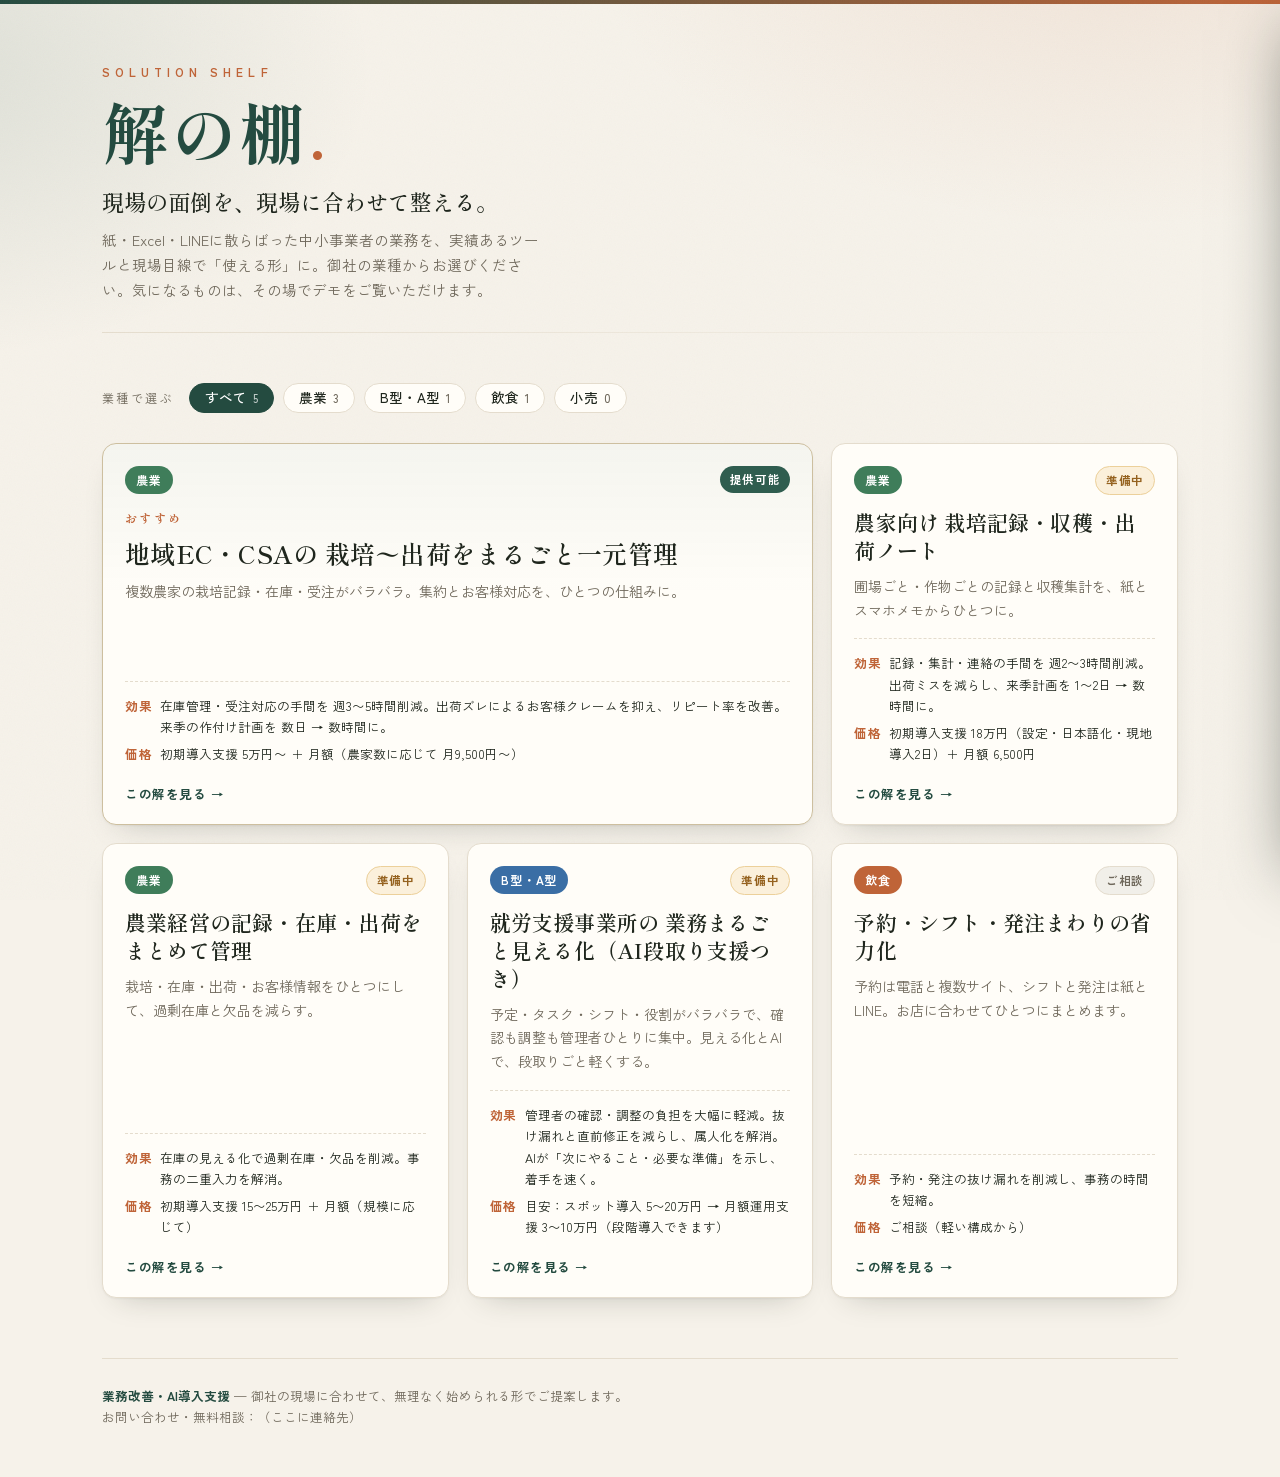
==== index.html @ 23f68f77 "feat: 解の棚 — 業務改善パッケージ・カタログ（初版）" ====
<!doctype html>
<html lang="ja">
<head>
<meta charset="utf-8" />
<meta name="viewport" content="width=device-width, initial-scale=1" />
<title>解の棚 — Solution Shelf</title>
<meta name="description" content="現場の面倒に、選んで効く道具を。中小事業者向けの業務改善パッケージ・カタログ。" />
<meta name="robots" content="noindex,nofollow" /><!-- 限定公開: URLを知る人だけ。検索インデックスはしない -->
<meta name="theme-color" content="#244b40" />
<link rel="preconnect" href="https://fonts.googleapis.com" />
<link rel="preconnect" href="https://fonts.gstatic.com" crossorigin />
<link href="https://fonts.googleapis.com/css2?family=Shippori+Mincho:wght@500;600;700&family=Zen+Kaku+Gothic+New:wght@400;500;700&display=swap" rel="stylesheet" />
<style>
  :root {
    --paper: #f6f2ea;
    --paper-2: #efe9dd;
    --surface: #fffdf8;
    --ink: #1f261d;
    --muted: #6f685b;
    --line: #e4dccd;
    --forest: #2f5d4f;
    --forest-deep: #244b40;
    --clay: #bf6438;
    --clay-soft: #d98a5c;
    /* segment hues */
    --seg-農業: #3f7d5a;
    --seg-Btype: #3a6ea5;
    --seg-飲食: #bf6438;
    --seg-小売: #876aae;
    --radius: 14px;
    --shadow: 0 1px 2px rgba(31,38,29,.05), 0 14px 30px -18px rgba(31,38,29,.28);
    --shadow-lift: 0 2px 6px rgba(31,38,29,.07), 0 26px 50px -22px rgba(31,38,29,.36);
    --display: "Shippori Mincho", "Hiragino Mincho ProN", serif;
    --body: "Zen Kaku Gothic New", system-ui, "Hiragino Kaku Gothic ProN", "Noto Sans JP", sans-serif;
  }

  * { box-sizing: border-box; }
  html { -webkit-text-size-adjust: 100%; }
  body {
    margin: 0;
    border-top: 4px solid var(--forest);
    border-image: linear-gradient(90deg, var(--forest-deep), var(--clay)) 1;
    font-family: var(--body);
    color: var(--ink);
    background-color: var(--paper);
    background-image:
      radial-gradient(900px 500px at 88% -8%, rgba(191,100,56,.10), transparent 60%),
      radial-gradient(820px 520px at -6% 8%, rgba(47,93,79,.12), transparent 55%);
    background-attachment: fixed;
    line-height: 1.7;
    -webkit-font-smoothing: antialiased;
  }
  /* faint grain */
  body::before {
    content: ""; position: fixed; inset: 0; pointer-events: none; z-index: 0; opacity: .035;
    background-image: url("data:image/svg+xml,%3Csvg xmlns='http://www.w3.org/2000/svg' width='120' height='120'%3E%3Cfilter id='n'%3E%3CfeTurbulence type='fractalNoise' baseFrequency='.85' numOctaves='2'/%3E%3C/filter%3E%3Crect width='100%25' height='100%25' filter='url(%23n)'/%3E%3C/svg%3E");
  }
  .wrap { position: relative; z-index: 1; max-width: 1120px; margin: 0 auto; padding: 0 22px; }

  /* ---------- header ---------- */
  header.top { padding: 58px 0 26px; }
  .kicker {
    font-size: 12px; letter-spacing: .42em; text-transform: uppercase;
    color: var(--clay); font-weight: 700; margin: 0 0 14px;
  }
  h1.brand {
    font-family: var(--display); font-weight: 700; letter-spacing: .04em;
    font-size: clamp(38px, 7vw, 66px); line-height: 1.04; margin: 0;
    color: var(--forest-deep);
  }
  .brand .dot { color: var(--clay); }
  .tagline {
    font-family: var(--display); font-size: clamp(17px, 2.4vw, 22px);
    color: var(--ink); margin: 18px 0 8px; font-weight: 500;
  }
  .sub { color: var(--muted); max-width: 56ch; margin: 0; font-size: 14.5px; }
  .rule { height: 1px; background: linear-gradient(90deg, var(--line), transparent); margin: 30px 0 0; }

  /* ---------- filter ---------- */
  .filters { display: flex; flex-wrap: wrap; gap: 9px; align-items: center; padding: 24px 0 30px; }
  .filters .lbl { font-size: 12px; letter-spacing: .2em; color: var(--muted); margin-right: 6px; }
  .chip {
    font-family: var(--body); font-size: 13.5px; font-weight: 500; cursor: pointer;
    border: 1px solid var(--line); background: var(--surface); color: var(--ink);
    padding: 7px 15px; border-radius: 999px; transition: all .18s ease; line-height: 1;
  }
  .chip:hover { border-color: var(--forest); color: var(--forest-deep); }
  .chip .n { color: var(--muted); font-size: 11.5px; margin-left: 6px; }
  .chip[aria-pressed="true"] {
    background: var(--forest-deep); border-color: var(--forest-deep); color: #fff;
  }
  .chip[aria-pressed="true"] .n { color: rgba(255,255,255,.7); }

  /* ---------- grid ---------- */
  .grid {
    display: grid; grid-template-columns: repeat(auto-fill, minmax(300px, 1fr));
    gap: 18px; padding-bottom: 60px;
  }
  .card {
    position: relative; background: var(--surface); border: 1px solid var(--line);
    border-radius: var(--radius); padding: 22px 22px 20px; cursor: pointer;
    box-shadow: var(--shadow); transition: transform .2s ease, box-shadow .2s ease, border-color .2s ease;
    display: flex; flex-direction: column; min-height: 232px;
    opacity: 0; transform: translateY(14px); animation: rise .5s forwards;
  }
  @keyframes rise { to { opacity: 1; transform: none; } }
  .card:hover { transform: translateY(-4px); box-shadow: var(--shadow-lift); border-color: #d8cdb8; }
  .card.lead { grid-column: span 2; min-height: 248px; border-color: #cdbf9f;
    background:
      linear-gradient(180deg, rgba(47,93,79,.05), transparent 40%), var(--surface); }
  @media (max-width: 720px) { .card.lead { grid-column: span 1; } }

  .card-top { display: flex; justify-content: space-between; align-items: flex-start; gap: 10px; margin-bottom: 14px; }
  .seg {
    font-size: 12px; font-weight: 700; letter-spacing: .08em; padding: 4px 11px;
    border-radius: 999px; color: #fff; white-space: nowrap;
  }
  .badge {
    font-size: 11.5px; font-weight: 700; letter-spacing: .06em; padding: 4px 10px;
    border-radius: 999px; white-space: nowrap;
  }
  .b-ready   { background: var(--forest); color: #fff; }
  .b-prep    { background: #fbf0db; color: #95621f; border: 1px solid #ecd09a; }
  .b-design  { background: #eef1f6; color: #3a567e; border: 1px solid #cdd8e8; }
  .b-consult { background: #f1efe9; color: var(--muted); border: 1px solid var(--line); }

  .lead-ribbon {
    display: inline-block; font-family: var(--display); font-size: 12px; letter-spacing: .2em;
    color: var(--clay); font-weight: 700; margin-bottom: 8px;
  }
  .card h3 {
    font-family: var(--display); font-weight: 600; font-size: 21px; line-height: 1.32;
    margin: 0 0 10px; color: var(--ink); letter-spacing: .01em;
  }
  .card.lead h3 { font-size: 25px; }
  .one { color: var(--muted); font-size: 14px; margin: 0 0 16px; flex: 1; }
  .card-foot { display: flex; flex-direction: column; gap: 6px; border-top: 1px dashed var(--line); padding-top: 13px; }
  .meta-row { display: flex; gap: 8px; font-size: 12.5px; }
  .meta-row .k { color: var(--clay); font-weight: 700; flex: 0 0 auto; letter-spacing: .04em; }
  .meta-row .v { color: var(--ink); }
  .more { margin-top: 12px; font-size: 12.5px; color: var(--forest-deep); font-weight: 700; letter-spacing: .04em; }
  .more::after { content: " →"; }

  .empty { grid-column: 1 / -1; text-align: center; color: var(--muted); padding: 50px 0; font-size: 14px; }

  /* ---------- drawer ---------- */
  .backdrop {
    position: fixed; inset: 0; background: rgba(31,38,29,.42); backdrop-filter: blur(2px);
    opacity: 0; pointer-events: none; transition: opacity .25s ease; z-index: 40;
  }
  .backdrop.open { opacity: 1; pointer-events: auto; }
  .drawer {
    position: fixed; top: 0; right: 0; height: 100%; width: min(560px, 94vw);
    background: var(--paper); border-left: 1px solid var(--line); z-index: 41;
    transform: translateX(102%); transition: transform .32s cubic-bezier(.22,.61,.36,1);
    overflow-y: auto; box-shadow: -30px 0 60px -30px rgba(31,38,29,.5);
  }
  .drawer.open { transform: none; }
  .d-inner { padding: 30px 34px 60px; }
  .d-close {
    position: sticky; top: 0; float: right; margin: -6px -8px 0 0;
    background: var(--surface); border: 1px solid var(--line); border-radius: 999px;
    width: 38px; height: 38px; cursor: pointer; font-size: 18px; color: var(--muted); line-height: 1;
  }
  .d-close:hover { color: var(--ink); border-color: var(--forest); }
  .d-top { display: flex; gap: 8px; margin-bottom: 18px; flex-wrap: wrap; }
  .drawer h2 {
    font-family: var(--display); font-weight: 700; font-size: 27px; line-height: 1.3;
    margin: 4px 0 6px; color: var(--forest-deep);
  }
  .d-one { color: var(--muted); font-size: 14.5px; margin: 0 0 24px; }
  .field { margin-bottom: 18px; }
  .field .label {
    font-size: 11.5px; letter-spacing: .16em; text-transform: uppercase; color: var(--clay);
    font-weight: 700; margin-bottom: 5px;
  }
  .field .val { font-size: 14.5px; color: var(--ink); }
  .field.value-hl .val {
    background: linear-gradient(180deg, transparent 62%, rgba(63,125,90,.22) 0);
    display: inline; font-weight: 500;
  }
  .price-box {
    background: var(--surface); border: 1px solid var(--line); border-radius: 12px;
    padding: 15px 17px; margin: 22px 0;
  }
  .price-box .label { color: var(--forest-deep); }
  .price-box .val { font-size: 16px; font-weight: 700; }
  .sales { background: #fbf7ef; border: 1px solid #ece2cd; border-radius: 12px; padding: 16px 18px; margin: 22px 0; }
  .sales .label { color: var(--clay); }
  .sales ul { margin: 8px 0 0; padding-left: 18px; }
  .sales li { font-size: 14px; margin-bottom: 6px; }
  .why { font-style: normal; font-family: var(--display); font-size: 15px; color: var(--ink);
    border-left: 3px solid var(--forest); padding: 4px 0 4px 15px; margin: 22px 0; }
  .cta {
    display: inline-flex; align-items: center; gap: 8px; font-family: var(--body); font-weight: 700;
    font-size: 14px; border-radius: 999px; padding: 12px 22px; border: none; cursor: pointer;
    background: var(--clay); color: #fff; transition: background .18s ease;
  }
  .cta:hover { background: #a8542c; }
  .cta[disabled] { background: var(--paper-2); color: var(--muted); cursor: not-allowed; }

  footer { border-top: 1px solid var(--line); padding: 26px 0 50px; color: var(--muted); font-size: 12.5px; }
  footer code { background: var(--paper-2); padding: 1px 6px; border-radius: 5px; font-size: 12px; }
</style>
</head>
<body>
  <div class="wrap">
    <header class="top">
      <p class="kicker">Solution Shelf</p>
      <h1 class="brand">解の棚<span class="dot">.</span></h1>
      <p class="tagline">現場の面倒を、現場に合わせて整える。</p>
      <p class="sub">紙・Excel・LINEに散らばった中小事業者の業務を、実績あるツールと現場目線で「使える形」に。御社の業種からお選びください。気になるものは、その場でデモをご覧いただけます。</p>
      <div class="rule"></div>
    </header>

    <nav class="filters" id="filters" aria-label="セグメントで絞り込み"></nav>
    <main class="grid" id="grid"></main>

    <footer>
      <strong style="color:var(--forest-deep)">業務改善・AI導入支援</strong> — 御社の現場に合わせて、無理なく始められる形でご提案します。<br />
      お問い合わせ・無料相談：<span class="contact">（ここに連絡先）</span>
    </footer>
  </div>

  <div class="backdrop" id="backdrop"></div>
  <aside class="drawer" id="drawer" role="dialog" aria-modal="true" aria-labelledby="d-title"></aside>

  <script src="packages.js"></script>
  <script>
    const SEG_ORDER = ["農業", "B型・A型", "飲食", "小売"];
    const SEG_VAR = { "農業": "var(--seg-農業)", "B型・A型": "var(--seg-Btype)", "飲食": "var(--seg-飲食)", "小売": "var(--seg-小売)" };
    const STATUS = {
      ready:   { label: "提供可能", cls: "b-ready" },
      prep:    { label: "準備中",   cls: "b-prep" },
      design:  { label: "設計中",   cls: "b-design" },
      consult: { label: "ご相談",   cls: "b-consult" },
    };
    const pkgs = (window.PACKAGES || []).slice().sort((a, b) => (b.lead === true) - (a.lead === true));
    let active = "all";

    const el = (t, c, h) => { const e = document.createElement(t); if (c) e.className = c; if (h != null) e.innerHTML = h; return e; };
    const esc = (s) => String(s == null ? "" : s).replace(/[&<>"]/g, (m) => ({ "&": "&amp;", "<": "&lt;", ">": "&gt;", '"': "&quot;" }[m]));

    function renderFilters() {
      const nav = document.getElementById("filters");
      nav.innerHTML = "";
      nav.appendChild(el("span", "lbl", "業種で選ぶ"));
      const counts = { all: pkgs.length };
      SEG_ORDER.forEach((s) => (counts[s] = pkgs.filter((p) => p.segment === s).length));
      const mk = (key, name) => {
        const c = el("button", "chip", `${esc(name)}<span class="n">${counts[key] || 0}</span>`);
        c.setAttribute("aria-pressed", active === key);
        c.onclick = () => { active = key; renderFilters(); renderGrid(); };
        return c;
      };
      nav.appendChild(mk("all", "すべて"));
      SEG_ORDER.forEach((s) => nav.appendChild(mk(s, s)));
    }

    function card(p, i) {
      const c = el("article", "card" + (p.lead ? " lead" : ""));
      c.style.animationDelay = (i * 55) + "ms";
      const st = STATUS[p.status] || STATUS.consult;
      c.innerHTML =
        `<div class="card-top">
           <span class="seg" style="background:${SEG_VAR[p.segment] || "var(--muted)"}">${esc(p.segment)}</span>
           <span class="badge ${st.cls}">${st.label}</span>
         </div>
         ${p.lead ? '<span class="lead-ribbon">おすすめ</span>' : ""}
         <h3>${esc(p.title)}</h3>
         <p class="one">${esc(p.oneLiner)}</p>
         <div class="card-foot">
           <div class="meta-row"><span class="k">効果</span><span class="v">${esc(p.value)}</span></div>
           <div class="meta-row"><span class="k">価格</span><span class="v">${esc(p.price)}</span></div>
           <div class="more">この解を見る</div>
         </div>`;
      c.onclick = () => openDrawer(p);
      return c;
    }

    function renderGrid() {
      const grid = document.getElementById("grid");
      grid.innerHTML = "";
      const list = active === "all" ? pkgs : pkgs.filter((p) => p.segment === active);
      if (!list.length) { grid.appendChild(el("p", "empty", "このセグメントの解はまだ準備中です。")); return; }
      list.forEach((p, i) => grid.appendChild(card(p, i)));
    }

    function field(label, val, extra) {
      if (!val) return "";
      return `<div class="field ${extra || ""}"><div class="label">${label}</div><div class="val">${esc(val)}</div></div>`;
    }

    function openDrawer(p) {
      const st = STATUS[p.status] || STATUS.consult;
      const sales = (p.steps || []).map((s) => `<li>${esc(s)}</li>`).join("");
      const d = document.getElementById("drawer");
      d.innerHTML =
        `<div class="d-inner">
           <button class="d-close" aria-label="閉じる" onclick="closeDrawer()">✕</button>
           <div class="d-top">
             <span class="seg" style="background:${SEG_VAR[p.segment] || "var(--muted)"}">${esc(p.segment)}</span>
             <span class="badge ${st.cls}">${st.label}</span>
           </div>
           <h2 id="d-title">${esc(p.title)}</h2>
           <p class="d-one">${esc(p.oneLiner)}</p>
           ${field("誰に", p.who)}
           ${field("どの業務", p.process)}
           ${field("いまの面倒", p.pain)}
           ${field("こう減らす", p.value, "value-hl")}
           <div class="price-box"><div class="label">価格</div><div class="val">${esc(p.price)}</div></div>
           ${p.whyKoya ? `<p class="why">${esc(p.whyKoya)}</p>` : ""}
           ${sales ? `<div class="sales"><div class="label">導入の進め方</div><ul>${sales}</ul></div>` : ""}
           ${field("技術ベース", p.oss)}
           <div style="margin-top:24px">
             <button class="cta" ${p.demo ? "" : "disabled"} onclick="${p.demo ? `window.open('${esc(p.demo)}','_blank')` : ""}">
               ${p.demo ? "デモを見せる ▶" : "デモ準備中"}
             </button>
           </div>
         </div>`;
      d.classList.add("open");
      document.getElementById("backdrop").classList.add("open");
      document.body.style.overflow = "hidden";
      if (location.hash !== "#" + p.id) history.replaceState(null, "", "#" + p.id);
    }
    function closeDrawer() {
      document.getElementById("drawer").classList.remove("open");
      document.getElementById("backdrop").classList.remove("open");
      document.body.style.overflow = "";
      if (location.hash) history.replaceState(null, "", location.pathname + location.search);
    }
    document.getElementById("backdrop").onclick = closeDrawer;
    document.addEventListener("keydown", (e) => { if (e.key === "Escape") closeDrawer(); });

    renderFilters();
    renderGrid();

    // #id で該当パッケージを直接開く（客先で一発提示できる）
    if (location.hash) {
      const target = pkgs.find((p) => p.id === location.hash.slice(1));
      if (target) openDrawer(target);
    }
  </script>
</body>
</html>
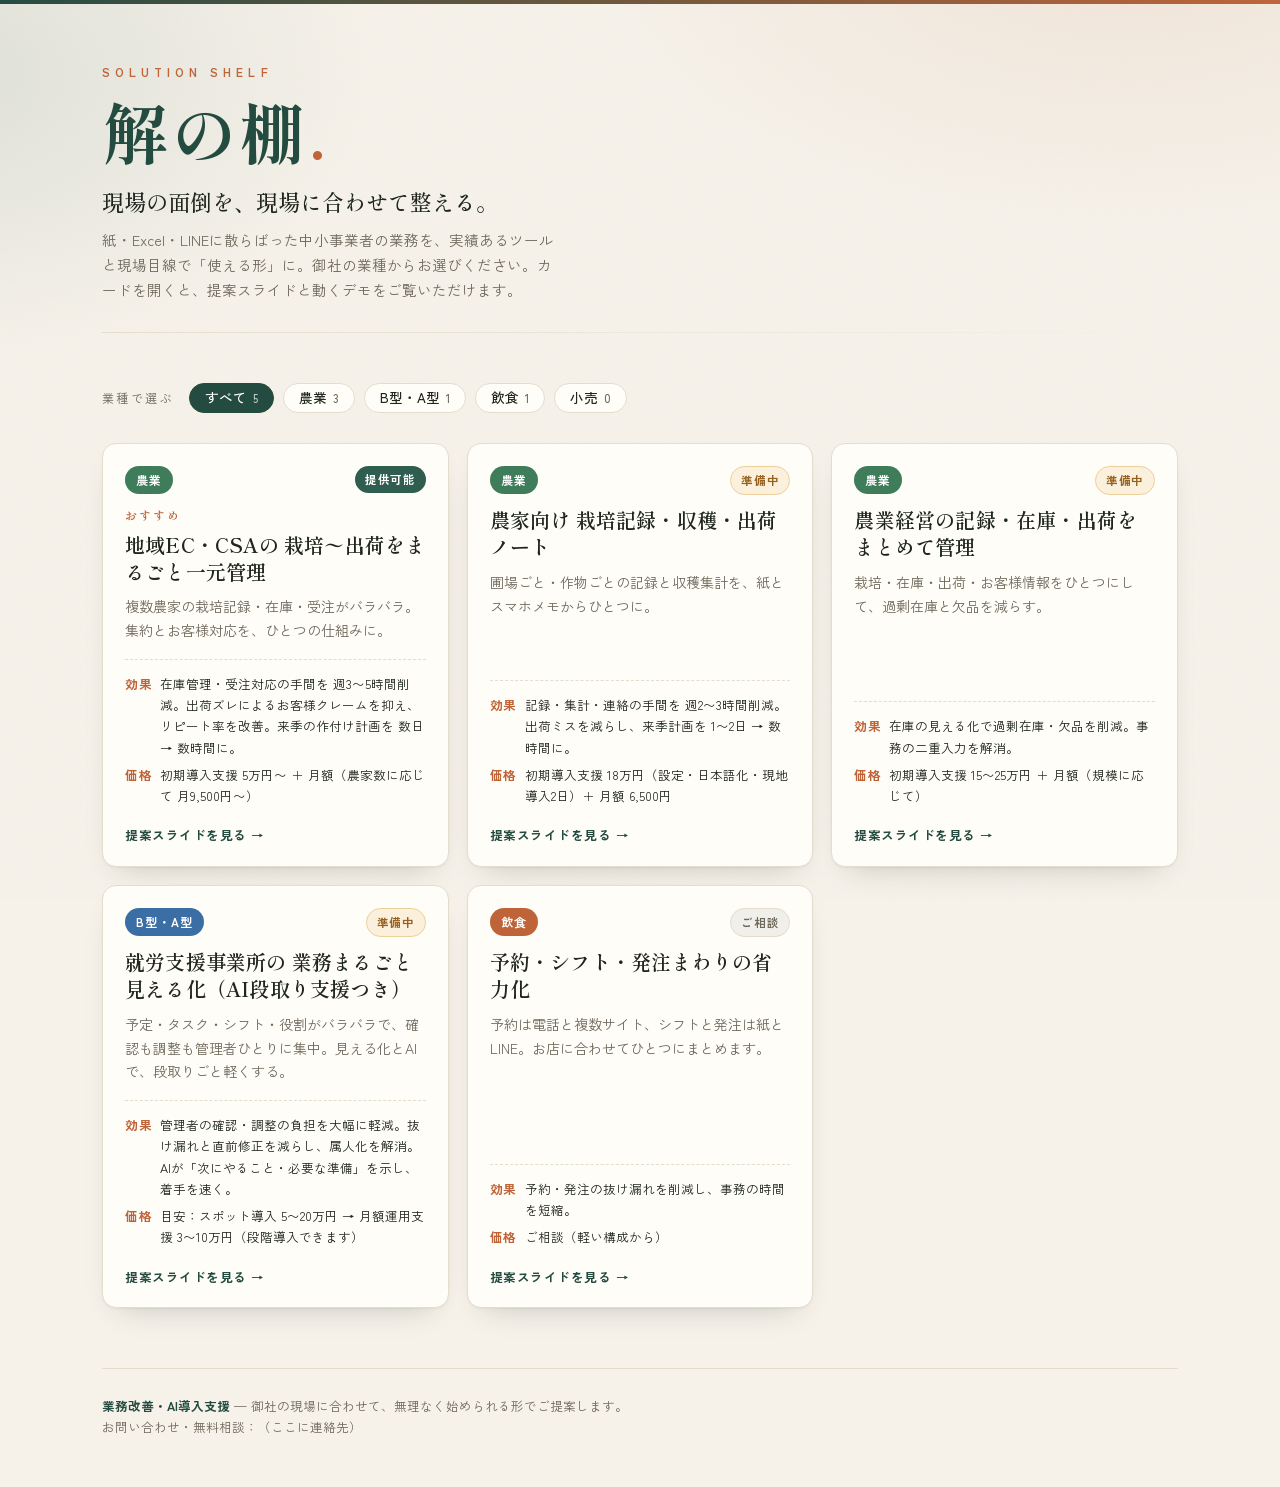
==== commit 35c4de70: "feat: カード均等グリッド化＋各パッケージのスライド提案ページ(slides.html?id=)を追加" ====
--- a/index.html
+++ b/index.html
@@ -5,202 +5,75 @@
 <meta name="viewport" content="width=device-width, initial-scale=1" />
 <title>解の棚 — Solution Shelf</title>
 <meta name="description" content="現場の面倒に、選んで効く道具を。中小事業者向けの業務改善パッケージ・カタログ。" />
-<meta name="robots" content="noindex,nofollow" /><!-- 限定公開: URLを知る人だけ。検索インデックスはしない -->
+<meta name="robots" content="noindex,nofollow" />
 <meta name="theme-color" content="#244b40" />
 <link rel="preconnect" href="https://fonts.googleapis.com" />
 <link rel="preconnect" href="https://fonts.gstatic.com" crossorigin />
 <link href="https://fonts.googleapis.com/css2?family=Shippori+Mincho:wght@500;600;700&family=Zen+Kaku+Gothic+New:wght@400;500;700&display=swap" rel="stylesheet" />
 <style>
   :root {
-    --paper: #f6f2ea;
-    --paper-2: #efe9dd;
-    --surface: #fffdf8;
-    --ink: #1f261d;
-    --muted: #6f685b;
-    --line: #e4dccd;
-    --forest: #2f5d4f;
-    --forest-deep: #244b40;
-    --clay: #bf6438;
-    --clay-soft: #d98a5c;
-    /* segment hues */
-    --seg-農業: #3f7d5a;
-    --seg-Btype: #3a6ea5;
-    --seg-飲食: #bf6438;
-    --seg-小売: #876aae;
-    --radius: 14px;
-    --shadow: 0 1px 2px rgba(31,38,29,.05), 0 14px 30px -18px rgba(31,38,29,.28);
-    --shadow-lift: 0 2px 6px rgba(31,38,29,.07), 0 26px 50px -22px rgba(31,38,29,.36);
-    --display: "Shippori Mincho", "Hiragino Mincho ProN", serif;
-    --body: "Zen Kaku Gothic New", system-ui, "Hiragino Kaku Gothic ProN", "Noto Sans JP", sans-serif;
+    --paper:#f6f2ea; --paper-2:#efe9dd; --surface:#fffdf8; --ink:#1f261d; --muted:#6f685b; --line:#e4dccd;
+    --forest:#2f5d4f; --forest-deep:#244b40; --clay:#bf6438;
+    --seg-農業:#3f7d5a; --seg-Btype:#3a6ea5; --seg-飲食:#bf6438; --seg-小売:#876aae;
+    --radius:14px;
+    --shadow:0 1px 2px rgba(31,38,29,.05), 0 14px 30px -18px rgba(31,38,29,.28);
+    --shadow-lift:0 2px 6px rgba(31,38,29,.07), 0 26px 50px -22px rgba(31,38,29,.36);
+    --display:"Shippori Mincho","Hiragino Mincho ProN",serif;
+    --body:"Zen Kaku Gothic New",system-ui,"Hiragino Kaku Gothic ProN","Noto Sans JP",sans-serif;
   }
+  *{box-sizing:border-box;}
+  body{ margin:0; border-top:4px solid var(--forest); border-image:linear-gradient(90deg,var(--forest-deep),var(--clay)) 1;
+    font-family:var(--body); color:var(--ink); background-color:var(--paper); line-height:1.7; -webkit-font-smoothing:antialiased;
+    background-image:radial-gradient(900px 500px at 88% -8%,rgba(191,100,56,.10),transparent 60%),radial-gradient(820px 520px at -6% 8%,rgba(47,93,79,.12),transparent 55%);
+    background-attachment:fixed; }
+  body::before{ content:""; position:fixed; inset:0; pointer-events:none; z-index:0; opacity:.035;
+    background-image:url("data:image/svg+xml,%3Csvg xmlns='http://www.w3.org/2000/svg' width='120' height='120'%3E%3Cfilter id='n'%3E%3CfeTurbulence type='fractalNoise' baseFrequency='.85' numOctaves='2'/%3E%3C/filter%3E%3Crect width='100%25' height='100%25' filter='url(%23n)'/%3E%3C/svg%3E"); }
+  .wrap{ position:relative; z-index:1; max-width:1120px; margin:0 auto; padding:0 22px; }
 
-  * { box-sizing: border-box; }
-  html { -webkit-text-size-adjust: 100%; }
-  body {
-    margin: 0;
-    border-top: 4px solid var(--forest);
-    border-image: linear-gradient(90deg, var(--forest-deep), var(--clay)) 1;
-    font-family: var(--body);
-    color: var(--ink);
-    background-color: var(--paper);
-    background-image:
-      radial-gradient(900px 500px at 88% -8%, rgba(191,100,56,.10), transparent 60%),
-      radial-gradient(820px 520px at -6% 8%, rgba(47,93,79,.12), transparent 55%);
-    background-attachment: fixed;
-    line-height: 1.7;
-    -webkit-font-smoothing: antialiased;
-  }
-  /* faint grain */
-  body::before {
-    content: ""; position: fixed; inset: 0; pointer-events: none; z-index: 0; opacity: .035;
-    background-image: url("data:image/svg+xml,%3Csvg xmlns='http://www.w3.org/2000/svg' width='120' height='120'%3E%3Cfilter id='n'%3E%3CfeTurbulence type='fractalNoise' baseFrequency='.85' numOctaves='2'/%3E%3C/filter%3E%3Crect width='100%25' height='100%25' filter='url(%23n)'/%3E%3C/svg%3E");
-  }
-  .wrap { position: relative; z-index: 1; max-width: 1120px; margin: 0 auto; padding: 0 22px; }
+  header.top{ padding:58px 0 26px; }
+  .kicker{ font-size:12px; letter-spacing:.42em; text-transform:uppercase; color:var(--clay); font-weight:700; margin:0 0 14px; }
+  h1.brand{ font-family:var(--display); font-weight:700; letter-spacing:.04em; font-size:clamp(38px,7vw,66px); line-height:1.04; margin:0; color:var(--forest-deep); }
+  .brand .dot{ color:var(--clay); }
+  .tagline{ font-family:var(--display); font-size:clamp(17px,2.4vw,22px); color:var(--ink); margin:18px 0 8px; font-weight:500; }
+  .sub{ color:var(--muted); max-width:58ch; margin:0; font-size:14.5px; }
+  .rule{ height:1px; background:linear-gradient(90deg,var(--line),transparent); margin:30px 0 0; }
 
-  /* ---------- header ---------- */
-  header.top { padding: 58px 0 26px; }
-  .kicker {
-    font-size: 12px; letter-spacing: .42em; text-transform: uppercase;
-    color: var(--clay); font-weight: 700; margin: 0 0 14px;
-  }
-  h1.brand {
-    font-family: var(--display); font-weight: 700; letter-spacing: .04em;
-    font-size: clamp(38px, 7vw, 66px); line-height: 1.04; margin: 0;
-    color: var(--forest-deep);
-  }
-  .brand .dot { color: var(--clay); }
-  .tagline {
-    font-family: var(--display); font-size: clamp(17px, 2.4vw, 22px);
-    color: var(--ink); margin: 18px 0 8px; font-weight: 500;
-  }
-  .sub { color: var(--muted); max-width: 56ch; margin: 0; font-size: 14.5px; }
-  .rule { height: 1px; background: linear-gradient(90deg, var(--line), transparent); margin: 30px 0 0; }
+  .filters{ display:flex; flex-wrap:wrap; gap:9px; align-items:center; padding:24px 0 30px; }
+  .filters .lbl{ font-size:12px; letter-spacing:.2em; color:var(--muted); margin-right:6px; }
+  .chip{ font-family:var(--body); font-size:13.5px; font-weight:500; cursor:pointer; border:1px solid var(--line);
+    background:var(--surface); color:var(--ink); padding:7px 15px; border-radius:999px; transition:all .18s ease; line-height:1; }
+  .chip:hover{ border-color:var(--forest); color:var(--forest-deep); }
+  .chip .n{ color:var(--muted); font-size:11.5px; margin-left:6px; }
+  .chip[aria-pressed="true"]{ background:var(--forest-deep); border-color:var(--forest-deep); color:#fff; }
+  .chip[aria-pressed="true"] .n{ color:rgba(255,255,255,.7); }
 
-  /* ---------- filter ---------- */
-  .filters { display: flex; flex-wrap: wrap; gap: 9px; align-items: center; padding: 24px 0 30px; }
-  .filters .lbl { font-size: 12px; letter-spacing: .2em; color: var(--muted); margin-right: 6px; }
-  .chip {
-    font-family: var(--body); font-size: 13.5px; font-weight: 500; cursor: pointer;
-    border: 1px solid var(--line); background: var(--surface); color: var(--ink);
-    padding: 7px 15px; border-radius: 999px; transition: all .18s ease; line-height: 1;
-  }
-  .chip:hover { border-color: var(--forest); color: var(--forest-deep); }
-  .chip .n { color: var(--muted); font-size: 11.5px; margin-left: 6px; }
-  .chip[aria-pressed="true"] {
-    background: var(--forest-deep); border-color: var(--forest-deep); color: #fff;
-  }
-  .chip[aria-pressed="true"] .n { color: rgba(255,255,255,.7); }
+  /* 均等グリッド：全カード同じ幅・行内は同じ高さ */
+  .grid{ display:grid; grid-template-columns:repeat(auto-fill, minmax(300px,1fr)); gap:18px; padding-bottom:60px; align-items:stretch; }
+  .card{ position:relative; background:var(--surface); border:1px solid var(--line); border-radius:var(--radius);
+    padding:22px 22px 20px; cursor:pointer; box-shadow:var(--shadow); transition:transform .2s ease, box-shadow .2s ease, border-color .2s ease;
+    display:flex; flex-direction:column; min-height:248px; opacity:0; transform:translateY(14px); animation:rise .5s forwards; }
+  @keyframes rise{ to{ opacity:1; transform:none; } }
+  .card:hover{ transform:translateY(-4px); box-shadow:var(--shadow-lift); border-color:#d8cdb8; }
 
-  /* ---------- grid ---------- */
-  .grid {
-    display: grid; grid-template-columns: repeat(auto-fill, minmax(300px, 1fr));
-    gap: 18px; padding-bottom: 60px;
-  }
-  .card {
-    position: relative; background: var(--surface); border: 1px solid var(--line);
-    border-radius: var(--radius); padding: 22px 22px 20px; cursor: pointer;
-    box-shadow: var(--shadow); transition: transform .2s ease, box-shadow .2s ease, border-color .2s ease;
-    display: flex; flex-direction: column; min-height: 232px;
-    opacity: 0; transform: translateY(14px); animation: rise .5s forwards;
-  }
-  @keyframes rise { to { opacity: 1; transform: none; } }
-  .card:hover { transform: translateY(-4px); box-shadow: var(--shadow-lift); border-color: #d8cdb8; }
-  .card.lead { grid-column: span 2; min-height: 248px; border-color: #cdbf9f;
-    background:
-      linear-gradient(180deg, rgba(47,93,79,.05), transparent 40%), var(--surface); }
-  @media (max-width: 720px) { .card.lead { grid-column: span 1; } }
+  .card-top{ display:flex; justify-content:space-between; align-items:flex-start; gap:10px; margin-bottom:12px; }
+  .seg{ font-size:12px; font-weight:700; letter-spacing:.08em; padding:4px 11px; border-radius:999px; color:#fff; white-space:nowrap; }
+  .badge{ font-size:11.5px; font-weight:700; letter-spacing:.06em; padding:4px 10px; border-radius:999px; white-space:nowrap; }
+  .b-ready{ background:var(--forest); color:#fff; }
+  .b-prep{ background:#fbf0db; color:#95621f; border:1px solid #ecd09a; }
+  .b-design{ background:#eef1f6; color:#3a567e; border:1px solid #cdd8e8; }
+  .b-consult{ background:#f1efe9; color:var(--muted); border:1px solid var(--line); }
+  .rec{ display:inline-block; font-family:var(--display); font-size:11.5px; letter-spacing:.16em; color:var(--clay); font-weight:700; margin-bottom:6px; }
+  .card h3{ font-family:var(--display); font-weight:600; font-size:20px; line-height:1.34; margin:0 0 10px; color:var(--ink); letter-spacing:.01em; }
+  .one{ color:var(--muted); font-size:14px; margin:0 0 16px; flex:1; }
+  .card-foot{ display:flex; flex-direction:column; gap:6px; border-top:1px dashed var(--line); padding-top:13px; }
+  .meta-row{ display:flex; gap:8px; font-size:12.5px; }
+  .meta-row .k{ color:var(--clay); font-weight:700; flex:0 0 auto; letter-spacing:.04em; }
+  .meta-row .v{ color:var(--ink); }
+  .more{ margin-top:12px; font-size:12.5px; color:var(--forest-deep); font-weight:700; letter-spacing:.04em; }
+  .more::after{ content:" →"; }
+  .empty{ grid-column:1 / -1; text-align:center; color:var(--muted); padding:50px 0; font-size:14px; }
 
-  .card-top { display: flex; justify-content: space-between; align-items: flex-start; gap: 10px; margin-bottom: 14px; }
-  .seg {
-    font-size: 12px; font-weight: 700; letter-spacing: .08em; padding: 4px 11px;
-    border-radius: 999px; color: #fff; white-space: nowrap;
-  }
-  .badge {
-    font-size: 11.5px; font-weight: 700; letter-spacing: .06em; padding: 4px 10px;
-    border-radius: 999px; white-space: nowrap;
-  }
-  .b-ready   { background: var(--forest); color: #fff; }
-  .b-prep    { background: #fbf0db; color: #95621f; border: 1px solid #ecd09a; }
-  .b-design  { background: #eef1f6; color: #3a567e; border: 1px solid #cdd8e8; }
-  .b-consult { background: #f1efe9; color: var(--muted); border: 1px solid var(--line); }
-
-  .lead-ribbon {
-    display: inline-block; font-family: var(--display); font-size: 12px; letter-spacing: .2em;
-    color: var(--clay); font-weight: 700; margin-bottom: 8px;
-  }
-  .card h3 {
-    font-family: var(--display); font-weight: 600; font-size: 21px; line-height: 1.32;
-    margin: 0 0 10px; color: var(--ink); letter-spacing: .01em;
-  }
-  .card.lead h3 { font-size: 25px; }
-  .one { color: var(--muted); font-size: 14px; margin: 0 0 16px; flex: 1; }
-  .card-foot { display: flex; flex-direction: column; gap: 6px; border-top: 1px dashed var(--line); padding-top: 13px; }
-  .meta-row { display: flex; gap: 8px; font-size: 12.5px; }
-  .meta-row .k { color: var(--clay); font-weight: 700; flex: 0 0 auto; letter-spacing: .04em; }
-  .meta-row .v { color: var(--ink); }
-  .more { margin-top: 12px; font-size: 12.5px; color: var(--forest-deep); font-weight: 700; letter-spacing: .04em; }
-  .more::after { content: " →"; }
-
-  .empty { grid-column: 1 / -1; text-align: center; color: var(--muted); padding: 50px 0; font-size: 14px; }
-
-  /* ---------- drawer ---------- */
-  .backdrop {
-    position: fixed; inset: 0; background: rgba(31,38,29,.42); backdrop-filter: blur(2px);
-    opacity: 0; pointer-events: none; transition: opacity .25s ease; z-index: 40;
-  }
-  .backdrop.open { opacity: 1; pointer-events: auto; }
-  .drawer {
-    position: fixed; top: 0; right: 0; height: 100%; width: min(560px, 94vw);
-    background: var(--paper); border-left: 1px solid var(--line); z-index: 41;
-    transform: translateX(102%); transition: transform .32s cubic-bezier(.22,.61,.36,1);
-    overflow-y: auto; box-shadow: -30px 0 60px -30px rgba(31,38,29,.5);
-  }
-  .drawer.open { transform: none; }
-  .d-inner { padding: 30px 34px 60px; }
-  .d-close {
-    position: sticky; top: 0; float: right; margin: -6px -8px 0 0;
-    background: var(--surface); border: 1px solid var(--line); border-radius: 999px;
-    width: 38px; height: 38px; cursor: pointer; font-size: 18px; color: var(--muted); line-height: 1;
-  }
-  .d-close:hover { color: var(--ink); border-color: var(--forest); }
-  .d-top { display: flex; gap: 8px; margin-bottom: 18px; flex-wrap: wrap; }
-  .drawer h2 {
-    font-family: var(--display); font-weight: 700; font-size: 27px; line-height: 1.3;
-    margin: 4px 0 6px; color: var(--forest-deep);
-  }
-  .d-one { color: var(--muted); font-size: 14.5px; margin: 0 0 24px; }
-  .field { margin-bottom: 18px; }
-  .field .label {
-    font-size: 11.5px; letter-spacing: .16em; text-transform: uppercase; color: var(--clay);
-    font-weight: 700; margin-bottom: 5px;
-  }
-  .field .val { font-size: 14.5px; color: var(--ink); }
-  .field.value-hl .val {
-    background: linear-gradient(180deg, transparent 62%, rgba(63,125,90,.22) 0);
-    display: inline; font-weight: 500;
-  }
-  .price-box {
-    background: var(--surface); border: 1px solid var(--line); border-radius: 12px;
-    padding: 15px 17px; margin: 22px 0;
-  }
-  .price-box .label { color: var(--forest-deep); }
-  .price-box .val { font-size: 16px; font-weight: 700; }
-  .sales { background: #fbf7ef; border: 1px solid #ece2cd; border-radius: 12px; padding: 16px 18px; margin: 22px 0; }
-  .sales .label { color: var(--clay); }
-  .sales ul { margin: 8px 0 0; padding-left: 18px; }
-  .sales li { font-size: 14px; margin-bottom: 6px; }
-  .why { font-style: normal; font-family: var(--display); font-size: 15px; color: var(--ink);
-    border-left: 3px solid var(--forest); padding: 4px 0 4px 15px; margin: 22px 0; }
-  .cta {
-    display: inline-flex; align-items: center; gap: 8px; font-family: var(--body); font-weight: 700;
-    font-size: 14px; border-radius: 999px; padding: 12px 22px; border: none; cursor: pointer;
-    background: var(--clay); color: #fff; transition: background .18s ease;
-  }
-  .cta:hover { background: #a8542c; }
-  .cta[disabled] { background: var(--paper-2); color: var(--muted); cursor: not-allowed; }
-
-  footer { border-top: 1px solid var(--line); padding: 26px 0 50px; color: var(--muted); font-size: 12.5px; }
-  footer code { background: var(--paper-2); padding: 1px 6px; border-radius: 5px; font-size: 12px; }
+  footer{ border-top:1px solid var(--line); padding:26px 0 50px; color:var(--muted); font-size:12.5px; }
 </style>
 </head>
 <body>
@@ -209,7 +82,7 @@
       <p class="kicker">Solution Shelf</p>
       <h1 class="brand">解の棚<span class="dot">.</span></h1>
       <p class="tagline">現場の面倒を、現場に合わせて整える。</p>
-      <p class="sub">紙・Excel・LINEに散らばった中小事業者の業務を、実績あるツールと現場目線で「使える形」に。御社の業種からお選びください。気になるものは、その場でデモをご覧いただけます。</p>
+      <p class="sub">紙・Excel・LINEに散らばった中小事業者の業務を、実績あるツールと現場目線で「使える形」に。御社の業種からお選びください。カードを開くと、提案スライドと動くデモをご覧いただけます。</p>
       <div class="rule"></div>
     </header>
 
@@ -222,124 +95,52 @@
     </footer>
   </div>
 
-  <div class="backdrop" id="backdrop"></div>
-  <aside class="drawer" id="drawer" role="dialog" aria-modal="true" aria-labelledby="d-title"></aside>
-
   <script src="packages.js"></script>
   <script>
     const SEG_ORDER = ["農業", "B型・A型", "飲食", "小売"];
-    const SEG_VAR = { "農業": "var(--seg-農業)", "B型・A型": "var(--seg-Btype)", "飲食": "var(--seg-飲食)", "小売": "var(--seg-小売)" };
+    const SEG_VAR = { "農業":"var(--seg-農業)", "B型・A型":"var(--seg-Btype)", "飲食":"var(--seg-飲食)", "小売":"var(--seg-小売)" };
     const STATUS = {
-      ready:   { label: "提供可能", cls: "b-ready" },
-      prep:    { label: "準備中",   cls: "b-prep" },
-      design:  { label: "設計中",   cls: "b-design" },
-      consult: { label: "ご相談",   cls: "b-consult" },
+      ready:{label:"提供可能",cls:"b-ready"}, prep:{label:"準備中",cls:"b-prep"},
+      design:{label:"設計中",cls:"b-design"}, consult:{label:"ご相談",cls:"b-consult"},
     };
-    const pkgs = (window.PACKAGES || []).slice().sort((a, b) => (b.lead === true) - (a.lead === true));
+    // おすすめ(lead) を先頭に。それ以外は元の順。サイズは全て同じ。
+    const pkgs = (window.PACKAGES||[]).slice().sort((a,b)=>(b.lead===true)-(a.lead===true));
     let active = "all";
+    const el=(t,c,h)=>{const e=document.createElement(t); if(c)e.className=c; if(h!=null)e.innerHTML=h; return e;};
+    const esc=(s)=>String(s==null?"":s).replace(/[&<>"]/g,(m)=>({"&":"&amp;","<":"&lt;",">":"&gt;",'"':"&quot;"}[m]));
 
-    const el = (t, c, h) => { const e = document.createElement(t); if (c) e.className = c; if (h != null) e.innerHTML = h; return e; };
-    const esc = (s) => String(s == null ? "" : s).replace(/[&<>"]/g, (m) => ({ "&": "&amp;", "<": "&lt;", ">": "&gt;", '"': "&quot;" }[m]));
-
-    function renderFilters() {
-      const nav = document.getElementById("filters");
-      nav.innerHTML = "";
-      nav.appendChild(el("span", "lbl", "業種で選ぶ"));
-      const counts = { all: pkgs.length };
-      SEG_ORDER.forEach((s) => (counts[s] = pkgs.filter((p) => p.segment === s).length));
-      const mk = (key, name) => {
-        const c = el("button", "chip", `${esc(name)}<span class="n">${counts[key] || 0}</span>`);
-        c.setAttribute("aria-pressed", active === key);
-        c.onclick = () => { active = key; renderFilters(); renderGrid(); };
-        return c;
-      };
-      nav.appendChild(mk("all", "すべて"));
-      SEG_ORDER.forEach((s) => nav.appendChild(mk(s, s)));
+    function renderFilters(){
+      const nav=document.getElementById("filters"); nav.innerHTML="";
+      nav.appendChild(el("span","lbl","業種で選ぶ"));
+      const counts={all:pkgs.length}; SEG_ORDER.forEach(s=>counts[s]=pkgs.filter(p=>p.segment===s).length);
+      const mk=(key,name)=>{ const c=el("button","chip",`${esc(name)}<span class="n">${counts[key]||0}</span>`);
+        c.setAttribute("aria-pressed",active===key); c.onclick=()=>{active=key; renderFilters(); renderGrid();}; return c; };
+      nav.appendChild(mk("all","すべて")); SEG_ORDER.forEach(s=>nav.appendChild(mk(s,s)));
     }
-
-    function card(p, i) {
-      const c = el("article", "card" + (p.lead ? " lead" : ""));
-      c.style.animationDelay = (i * 55) + "ms";
-      const st = STATUS[p.status] || STATUS.consult;
-      c.innerHTML =
-        `<div class="card-top">
-           <span class="seg" style="background:${SEG_VAR[p.segment] || "var(--muted)"}">${esc(p.segment)}</span>
-           <span class="badge ${st.cls}">${st.label}</span>
-         </div>
-         ${p.lead ? '<span class="lead-ribbon">おすすめ</span>' : ""}
-         <h3>${esc(p.title)}</h3>
-         <p class="one">${esc(p.oneLiner)}</p>
-         <div class="card-foot">
-           <div class="meta-row"><span class="k">効果</span><span class="v">${esc(p.value)}</span></div>
-           <div class="meta-row"><span class="k">価格</span><span class="v">${esc(p.price)}</span></div>
-           <div class="more">この解を見る</div>
-         </div>`;
-      c.onclick = () => openDrawer(p);
+    function card(p,i){
+      const c=el("article","card"); c.style.animationDelay=(i*55)+"ms";
+      const st=STATUS[p.status]||STATUS.consult;
+      c.innerHTML=`<div class="card-top">
+          <span class="seg" style="background:${SEG_VAR[p.segment]||"var(--muted)"}">${esc(p.segment)}</span>
+          <span class="badge ${st.cls}">${st.label}</span></div>
+        ${p.lead?'<span class="rec">おすすめ</span>':""}
+        <h3>${esc(p.title)}</h3>
+        <p class="one">${esc(p.oneLiner)}</p>
+        <div class="card-foot">
+          <div class="meta-row"><span class="k">効果</span><span class="v">${esc(p.value)}</span></div>
+          <div class="meta-row"><span class="k">価格</span><span class="v">${esc(p.price)}</span></div>
+          <div class="more">提案スライドを見る</div>
+        </div>`;
+      c.onclick=()=>{ location.href="slides.html?id="+encodeURIComponent(p.id); };
       return c;
     }
-
-    function renderGrid() {
-      const grid = document.getElementById("grid");
-      grid.innerHTML = "";
-      const list = active === "all" ? pkgs : pkgs.filter((p) => p.segment === active);
-      if (!list.length) { grid.appendChild(el("p", "empty", "このセグメントの解はまだ準備中です。")); return; }
-      list.forEach((p, i) => grid.appendChild(card(p, i)));
+    function renderGrid(){
+      const grid=document.getElementById("grid"); grid.innerHTML="";
+      const list=active==="all"?pkgs:pkgs.filter(p=>p.segment===active);
+      if(!list.length){ grid.appendChild(el("p","empty","このセグメントの解はまだ準備中です。")); return; }
+      list.forEach((p,i)=>grid.appendChild(card(p,i)));
     }
-
-    function field(label, val, extra) {
-      if (!val) return "";
-      return `<div class="field ${extra || ""}"><div class="label">${label}</div><div class="val">${esc(val)}</div></div>`;
-    }
-
-    function openDrawer(p) {
-      const st = STATUS[p.status] || STATUS.consult;
-      const sales = (p.steps || []).map((s) => `<li>${esc(s)}</li>`).join("");
-      const d = document.getElementById("drawer");
-      d.innerHTML =
-        `<div class="d-inner">
-           <button class="d-close" aria-label="閉じる" onclick="closeDrawer()">✕</button>
-           <div class="d-top">
-             <span class="seg" style="background:${SEG_VAR[p.segment] || "var(--muted)"}">${esc(p.segment)}</span>
-             <span class="badge ${st.cls}">${st.label}</span>
-           </div>
-           <h2 id="d-title">${esc(p.title)}</h2>
-           <p class="d-one">${esc(p.oneLiner)}</p>
-           ${field("誰に", p.who)}
-           ${field("どの業務", p.process)}
-           ${field("いまの面倒", p.pain)}
-           ${field("こう減らす", p.value, "value-hl")}
-           <div class="price-box"><div class="label">価格</div><div class="val">${esc(p.price)}</div></div>
-           ${p.whyKoya ? `<p class="why">${esc(p.whyKoya)}</p>` : ""}
-           ${sales ? `<div class="sales"><div class="label">導入の進め方</div><ul>${sales}</ul></div>` : ""}
-           ${field("技術ベース", p.oss)}
-           <div style="margin-top:24px">
-             <button class="cta" ${p.demo ? "" : "disabled"} onclick="${p.demo ? `window.open('${esc(p.demo)}','_blank')` : ""}">
-               ${p.demo ? "デモを見せる ▶" : "デモ準備中"}
-             </button>
-           </div>
-         </div>`;
-      d.classList.add("open");
-      document.getElementById("backdrop").classList.add("open");
-      document.body.style.overflow = "hidden";
-      if (location.hash !== "#" + p.id) history.replaceState(null, "", "#" + p.id);
-    }
-    function closeDrawer() {
-      document.getElementById("drawer").classList.remove("open");
-      document.getElementById("backdrop").classList.remove("open");
-      document.body.style.overflow = "";
-      if (location.hash) history.replaceState(null, "", location.pathname + location.search);
-    }
-    document.getElementById("backdrop").onclick = closeDrawer;
-    document.addEventListener("keydown", (e) => { if (e.key === "Escape") closeDrawer(); });
-
-    renderFilters();
-    renderGrid();
-
-    // #id で該当パッケージを直接開く（客先で一発提示できる）
-    if (location.hash) {
-      const target = pkgs.find((p) => p.id === location.hash.slice(1));
-      if (target) openDrawer(target);
-    }
+    renderFilters(); renderGrid();
   </script>
 </body>
 </html>
